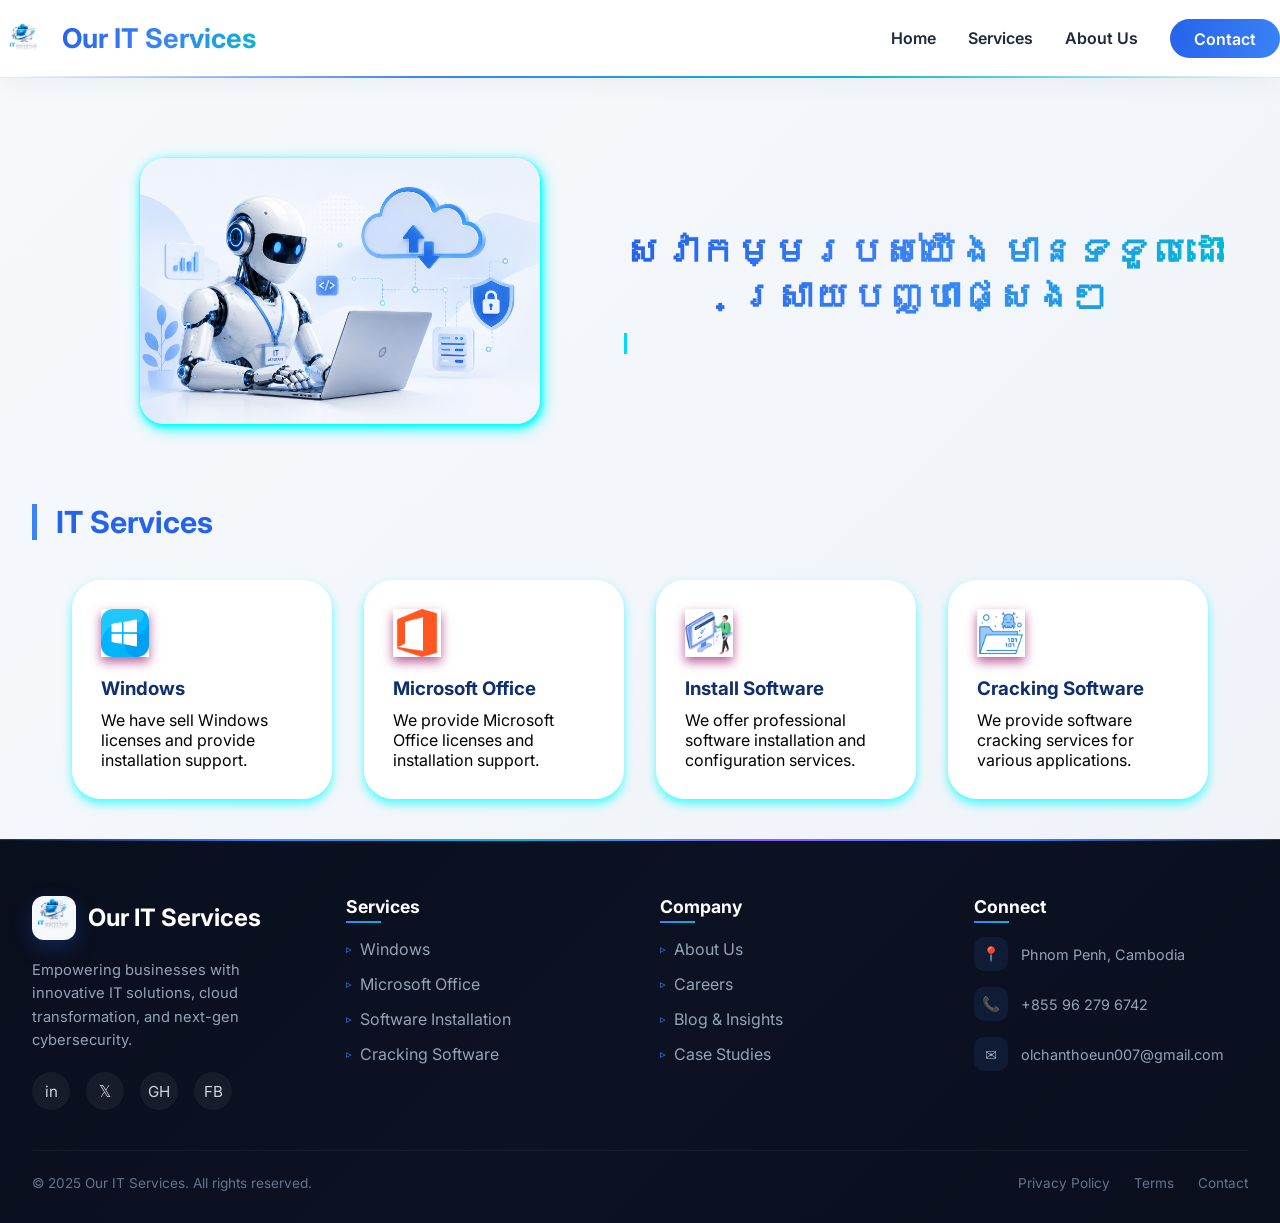
==== index.html @ ce5de1f6 "first commit" ====
<!DOCTYPE html>
<html lang="en">
    <head>
        <meta charset="UTF-8">
        <meta name="viewport"
            content="width=device-width, initial-scale=1.0, viewport-fit=cover">
        <title>IT Services</title>

        <!-- Link to Favicon -->
        <link rel="icon" type="image/x-icon"
            href="assets/images/icons/logo_it_service.ico">

        <!-- Link CSS -->
        <link rel="stylesheet" href="assets/css/style.css">
    </head>
    <body>

        <!-- Start of Header -->
        <header class="modern-header">
            <div class="container header-flex">

                <div class="logo">
                    <img class="logo-img"
                        src="assets/images/logo/logo_it_service.png"
                        alt="IT Service Company Logo">
                    <h1>Our IT Services</h1>
                </div>

                <input type="checkbox" id="menu-toggle">
                <label for="menu-toggle" class="menu-icon">&#9776;</label>

                <nav>
                    <ul>
                        <li><a href="#">Home</a></li>
                        <li><a href="#">Services</a></li>
                        <li><a href="#">About Us</a></li>
                        <li><a href="#">Contact</a></li>
                    </ul>
                </nav>

            </div>
        </header>
        <!-- End of Header -->

        <!-- Start of Main Content -->
        <main class="container">

            <div class="hero-section">
                <div class="hero-img">
                    <img src="assets/images/hero/section_home.png"
                        alt="IT Services">
                </div>

                <div class="hero-content">
                    <h2>សេវាកម្មរបស់យើង មានទទួលដោះស្រាយបញ្ហាផ្សេងៗ</h2>
                    <p class="typing-text">ដូចជា សេវាកម្មកុំព្យូទ័រ,
                        សេវាកម្មដំឡើង,
                        និងលក់ License ជាដើម។</p>
                </div>
            </div>

            <div id="services">
                <h2 class="section-title">IT Services</h2>

                <div class="services-grid">
                    <div class="service-card">
                        <img src="assets/images/home_screen/microsoft.png"
                            alt="Windows Icon"
                            class="service-icon">
                        <h3>Windows</h3>
                        <p>We have sell Windows licenses and provide
                            installation support.</p>
                    </div>

                    <div class="service-card">
                        <img src="assets/images/home_screen/office.png"
                            alt="Microsoft Office Icon"
                            class="service-icon">
                        <h3>Microsoft Office</h3>
                        <p>We provide Microsoft Office licenses and installation
                            support.</p>
                    </div>

                    <div class="service-card">
                        <img
                            src="assets/images/home_screen/software-installation.png"
                            alt="Software Installation Icon"
                            class="service-icon">
                        <h3>Install Software</h3>
                        <p>We offer professional software installation and
                            configuration services.</p>
                    </div>

                    <div class="service-card">
                        <img src="assets/images/home_screen/crack.png"
                            alt="Software Cracking Icon"
                            class="service-icon">
                        <h3>Cracking Software</h3>
                        <p>We provide software cracking services for various
                            applications.</p>
                    </div>
                </div>
            </div>
        </main>
        <!-- End of Main Content -->

        <!-- Start of Footer -->
        <footer class="it-footer">
            <div class="footer-container">
                <div class="footer-grid">
                    <div class="footer-brand">
                        <div class="footer-logo">
                            <div class="footer-logo-icon">
                                <span><img src="assets/images/logo/logo_it_service.png" alt=""></span>
                            </div>
                            <h2>Our IT Services</h2>
                        </div>

                        <p class="footer-tagline">
                            Empowering businesses with innovative IT solutions,
                            cloud transformation, and next-gen cybersecurity.
                        </p>

                        <div class="social-links">
                            <a href="#" class="social-link">in</a>
                            <a href="#" class="social-link">𝕏</a>
                            <a href="#" class="social-link">GH</a>
                            <a href="#" class="social-link">FB</a>
                        </div>
                    </div>

                    <div>
                        <h3 class="footer-heading">Services</h3>
                        <ul class="footer-links">
                            <li><a href="#">Windows</a></li>
                            <li><a href="#">Microsoft Office</a></li>
                            <li><a href="#">Software Installation</a></li>
                            <li><a href="#">Cracking Software</a></li>
                        </ul>
                    </div>

                    <div>
                        <h3 class="footer-heading">Company</h3>
                        <ul class="footer-links">
                            <li><a href="#">About Us</a></li>
                            <li><a href="#">Careers</a></li>
                            <li><a href="#">Blog & Insights</a></li>
                            <li><a href="#">Case Studies</a></li>
                        </ul>
                    </div>

                    <div>
                        <h3 class="footer-heading">Connect</h3>
                        <div class="contact-info">
                            <div class="contact-item">
                                <div class="contact-icon">📍</div>
                                <div class="contact-text">Phnom Penh,
                                    Cambodia</div>
                            </div>
                            <div class="contact-item">
                                <div class="contact-icon">📞</div>
                                <div class="contact-text">+855 96 279 6742</div>
                            </div>
                            <div class="contact-item">
                                <div class="contact-icon">✉️</div>
                                <div
                                    class="contact-text">olchanthoeun007@gmail.com</div>
                            </div>
                        </div>
                    </div>
                </div>

                <div class="footer-bottom">
                    <div class="copyright">
                        © 2025 <a href="#">Our IT Services</a>. All rights
                        reserved.
                    </div>
                    <div class="legal-links">
                        <a href="#">Privacy Policy</a>
                        <a href="#">Terms</a>
                        <a href="#">Contact</a>
                    </div>
                </div>
            </div>
        </footer>
        <!-- End of Footer -->

    </body>
</html>
---- assets/css/style.css ----
/* Link to Google Fonts */
@import url('https://fonts.googleapis.com/css2?family=Anton&family=Dangrek&family=Fira+Sans:ital,wght@0,100;0,200;0,300;0,400;0,500;0,600;0,700;0,800;0,900;1,100;1,200;1,300;1,400;1,500;1,600;1,700;1,800;1,900&family=Inter:ital,opsz,wght@0,14..32,100..900;1,14..32,100..900&family=Jost:ital,wght@0,100..900;1,100..900&family=Kantumruy+Pro:ital,wght@0,100..700;1,100..700&family=Koulen&family=Moul&family=Noto+Sans+Khmer:wght@100..900&display=swap');

/* Set base styles */
* {
  margin: 0;
  padding: 0;
  box-sizing: border-box;
}

html {
  scroll-behavior: smooth;
}

/* Set variables */
:root {
  --primary-color: #2563eb;
  --secondary-color: #3b82f6;
  --accent-color: #06b6d4;
  --text-color: #1e293b;
  --background-color: #f6f9fc;
}

body {
  font-family: 'Inter', system-ui, sans-serif;
  background: linear-gradient(135deg, var(--background-color) 0%, #eef2f8 100%);
  min-height: 100vh;
}

.container {
  max-width: 1400px;
  margin: 0 auto;
  padding: 0 2rem;
}

.modern-header {
  background: rgba(255, 255, 255, 0.96);
  backdrop-filter: blur(12px);
  border-bottom: 1px solid rgba(0, 30, 60, 0.08);
  box-shadow: 0 6px 24px rgba(0, 0, 0, 0.04);
  position: sticky;
  top: 0;
  z-index: 1000;
}

.modern-header::after {
  content: '';
  position: absolute;
  bottom: -1px;
  left: 0;
  width: 100%;
  height: 2px;
  background: linear-gradient(90deg, transparent, var(--secondary-color), var(--accent-color), transparent);
}

.header-flex {
  display: flex;
  align-items: center;
  justify-content: space-between;
  padding: 0.9rem 0;
}

.logo {
  display: flex;
  align-items: center;
  gap: 0.85rem;
}

.logo-img {
  height: 48px;
  border-radius: 12px;
}

.logo h1 {
  font-size: 1.7rem;
  font-weight: 700;
  background: linear-gradient(125deg, var(--primary-color), var(--secondary-color), var(--accent-color));
  -webkit-background-clip: text;
  color: transparent;
}

/* Navigation */
nav ul {
  display: flex;
  gap: 2rem;
  list-style: none;
  align-items: center;
}

nav ul li a {
  text-decoration: none;
  font-weight: 600;
  color: #1e293b;
  position: relative;
  padding: 0.5rem 0;
}

nav ul li a::after {
  content: '';
  position: absolute;
  bottom: 0;
  left: 0;
  width: 0;
  height: 2.5px;
  background: linear-gradient(90deg, var(--primary-color), var(--secondary-color));
  transition: 0.25s;
}

nav ul li a:hover::after {
  width: 100%;
}

nav ul li:last-child a {
  background: linear-gradient(105deg, var(--primary-color), var(--secondary-color));
  padding: 0.6rem 1.5rem;
  border-radius: 40px;
  color: white;
}

nav ul li:last-child a::after {
  display: none;
}

/* Hamburger */
#menu-toggle {
  display: none;
}

.menu-icon {
  display: none;
  font-size: 2rem;
  cursor: pointer;
}

/* Hero */
.hero-section {
  margin: 2rem 0 1rem;
  padding: 3rem 1.5rem;
  text-align: center;
  border-radius: 2.5rem;
  display: flex;
}

.hero-img {
    flex: 1;
    display: flex;
    justify-content: center;
    align-items: center;
}

.hero-content {
  max-width: 600px;
  margin: auto;
}

.hero-section .hero-img img {
    max-width: 80%;
    height: auto;
    border-radius: 1.5rem;
    box-shadow: 0px 1px 2px 0px rgba(0,255,255,0.7),
            1px 2px 4px 0px rgba(0,255,255,0.7),
            2px 4px 8px 0px rgba(0,255,255,0.7),
            2px 4px 16px 0px rgba(0,255,255,0.7);
    width: 400px;

    /* Animation */
    animation: floatGlow 3s ease-in-out infinite;

    transition: 0.3s;
}

/* Animation */
@keyframes floatGlow {
    0% {
        transform: translateY(0px) scale(1);
    }

    50% {
        transform: translateY(-15px) scale(1.03);
    }

    100% {
        transform: translateY(0px) scale(1);
    }
}

.hero-section .hero-img img:hover {
    cursor: pointer;
}

.hero-section .hero-content h2 {
  font-size: 2.3rem;
  font-weight: 800;
  background: linear-gradient(to right, var(--primary-color), var(--secondary-color), var(--accent-color));
  -webkit-background-clip: text;
  color: transparent;
}

.typing-text {
    width: 0;
    overflow: hidden;
    white-space: nowrap;
    border-right: 3px solid #00d9ff;
    font-size: 18px;
    animation:
        typing 5s steps(60) infinite,
        blink 0.7s infinite;
    margin-top: 0.9rem;
    font-size: 1.1rem;
    color: #2c3e66;
}

/* Typing */
@keyframes typing {
    0% {
        width: 0;
    }

    50% {
        width: 100%;
    }

    100% {
        width: 0;
    }
}

/* Cursor Blink */
@keyframes blink {
    50% {
        border-color: transparent;
    }
}

/* Mobile */
@media (max-width: 480px) {
    .typing-text {
        font-size: 14px;
        white-space: normal;
        width: auto;
        animation: none;
        border-right: none;
    }
}

/* Services */
.section-title {
  font-size: 1.9rem;
  margin: 2rem 0 1rem;
  color: var(--primary-color);
  border-left: 5px solid var(--secondary-color);
  padding-left: 1.2rem;
}

.services-grid {
  display: flex;
  flex-wrap: wrap;
  gap: 2rem;
  justify-content: center;
  margin: 2.5rem 0;
}

.service-card {
  background: white;
  padding: 1.8rem;
  border-radius: 1.8rem;
  width: 260px;
  /* box-shadow: 0 12px 28px rgba(0, 0, 0, 0.06); */
  transition: 0.25s;
  box-shadow: 0px 5px 10px 0px rgba(0,255,255,0.7);
}

.service-card:hover {
  /* transform: translateY(-6px); */
  transform: translateY(-5px);
  box-shadow: 0px 10px 20px 2px rgba(0,255,255,0.7);
}

.service-card h3 {
  color: #0f2f6f;
  margin-bottom: 0.6rem;
}

.service-card > img {
  height: 48px;
  margin-bottom: 1rem;
  box-shadow: 0px 5px 10px 0px rgba(160, 25, 111, 0.7);
}

.service-card > img:hover {
  transform: translateY(-3px);
  box-shadow: 0px 10px 20px 2px rgba(160, 25, 111, 0.7);
}

.it-footer {
    background: linear-gradient(135deg, #0a0f1e 0%, #0c1222 50%, #0a0f1e 100%);
    position: relative;
    border-top: 1px solid rgba(59, 130, 246, 0.3);
    margin-top: auto;
}

.it-footer::before {
    content: '';
    position: absolute;
    top: -1px;
    left: 0;
    right: 0;
    height: 2px;
    background: linear-gradient(
        90deg,
        transparent,
        #3b82f6,
        #06b6d4,
        #8b5cf6,
        #3b82f6,
        transparent
    );
}

.footer-container {
    max-width: 1400px;
    margin: 0 auto;
    padding: 3.5rem 2rem 2rem;
}

.footer-grid {
    display: grid;
    grid-template-columns: repeat(auto-fit, minmax(250px, 1fr));
    gap: 2.5rem;
    margin-bottom: 2.5rem;
}

/* =========================
   BRAND
========================= */
.footer-brand {
    display: flex;
    flex-direction: column;
    gap: 1.2rem;
}

.footer-logo {
    display: flex;
    align-items: center;
    gap: 0.75rem;
}

.footer-logo-icon {
    width: 44px;
    height: 44px;
    background: var(--background-color);
    border-radius: 12px;
    display: flex;
    align-items: center;
    justify-content: center;
    font-size: 1.4rem;
    font-weight: bold;
    color: white;
    box-shadow: 0 8px 20px rgba(37, 99, 235, 0.25);
}

.footer-logo-icon img {
    width: 54px;
    height: 54px;
}

.footer-logo h2 {
    font-size: 1.5rem;
    font-weight: 700;
    color: white;
}

.footer-tagline {
    color: #94a3b8;
    font-size: 0.92rem;
    line-height: 1.6;
}

/* SOCIAL LINKS */
.social-links {
    display: flex;
    gap: 1rem;
}

.social-link {
    width: 38px;
    height: 38px;
    display: flex;
    align-items: center;
    justify-content: center;
    background: rgba(255,255,255,0.05);
    border-radius: 50%;
    color: #cbd5e1;
    text-decoration: none;
    transition: 0.3s ease;
    font-size: 0.95rem;
}

.social-link:hover {
    background: linear-gradient(135deg, #2563eb, #3b82f6);
    color: white;
    transform: translateY(-3px);
    box-shadow: 0 5px 15px rgba(37, 99, 235, 0.3);
}

/* HEADINGS */
.footer-heading {
    color: white;
    font-size: 1.1rem;
    margin-bottom: 1.3rem;
    position: relative;
    display: inline-block;
}

.footer-heading::after {
    content: '';
    position: absolute;
    left: 0;
    bottom: -6px;
    width: 35px;
    height: 2px;
    background: linear-gradient(90deg, #3b82f6, #06b6d4);
}

/* LINKS */
.footer-links {
    list-style: none;
    display: flex;
    flex-direction: column;
    gap: 0.8rem;
}

.footer-links li a {
    color: #94a3b8;
    text-decoration: none;
    transition: 0.3s ease;
    display: inline-flex;
    align-items: center;
    gap: 0.5rem;
}

.footer-links li a::before {
    content: '▹';
    color: #3b82f6;
    font-size: 0.7rem;
}

.footer-links li a:hover {
    color: white;
    transform: translateX(5px);
}

/* CONTACT */
.contact-info {
    display: flex;
    flex-direction: column;
    gap: 1rem;
}

.contact-item {
    display: flex;
    align-items: center;
    gap: 0.8rem;
    color: #94a3b8;
    font-size: 0.9rem;
}

.contact-icon {
    width: 34px;
    height: 34px;
    background: rgba(59, 130, 246, 0.1);
    border-radius: 10px;
    display: flex;
    align-items: center;
    justify-content: center;
}

/* FOOTER BOTTOM */
.footer-bottom {
    border-top: 1px solid rgba(255,255,255,0.06);
    padding-top: 1.5rem;
    display: flex;
    justify-content: space-between;
    gap: 1rem;
    flex-wrap: wrap;
}

.copyright {
    color: #64748b;
    font-size: 0.85rem;
}

.copyright a {
    color: #64748b;
    text-decoration: none;
}

.copyright a:hover {
    color: #3b82f6;
}

.legal-links {
    display: flex;
    gap: 1.5rem;
    flex-wrap: wrap;
}

.legal-links a {
    color: #64748b;
    text-decoration: none;
    font-size: 0.85rem;
    transition: 0.3s;
}

.legal-links a:hover {
    color: #cbd5e1;
}

/* RESPONSIVE */
@media (max-width: 768px) {

    .footer-container {
        padding: 2.5rem 1.5rem;
    }

    .footer-grid {
        gap: 2rem;
    }

    .footer-bottom {
        flex-direction: column;
        text-align: center;
    }

    .legal-links {
        justify-content: center;
    }
}

@media (max-width: 480px) {

    .footer-logo h2 {
        font-size: 1.3rem;
    }

    .footer-heading {
        font-size: 1rem;
    }

}

#services {
  scroll-margin-top: 100px;
}


/* Mobile */
@media (max-width: 800px) {
  .menu-icon {
    display: block;
    padding: 0 1rem;
  }

  nav {
    position: absolute;
    top: 100%;
    left: 0;
    width: 100%;
    background: white;
    max-height: 0;
    overflow: hidden;
    transition: max-height 0.45s ease;
    border-radius: 0 0 28px 28px;
  }

  #menu-toggle:checked ~ nav {
    max-height: 380px;

  }

  nav ul {
    flex-direction: column;
    align-items: flex-start;
    padding: 1.5rem 2rem;
    gap: 0;
  }

  nav ul li {
    width: 100%;
  }

  nav ul li a {
    display: block;
    padding: 0.8rem 0;
  }

  nav ul li:last-child a {
    background: transparent;
    color: #2563eb;
    padding: 0.8rem 0;
  }

  .logo h1 {
    font-size: 1.4rem;
  }

  .logo-img {
    height: 42px;
  }

  .logo {
    padding: 0 1rem;
  }
}

@media (max-width: 480px) {
  .logo h1 {
    font-size: 1.2rem;
  }

  .logo-img {
    height: 36px;
  }

  .menu-icon {
    font-size: 1.8rem;
  }
}
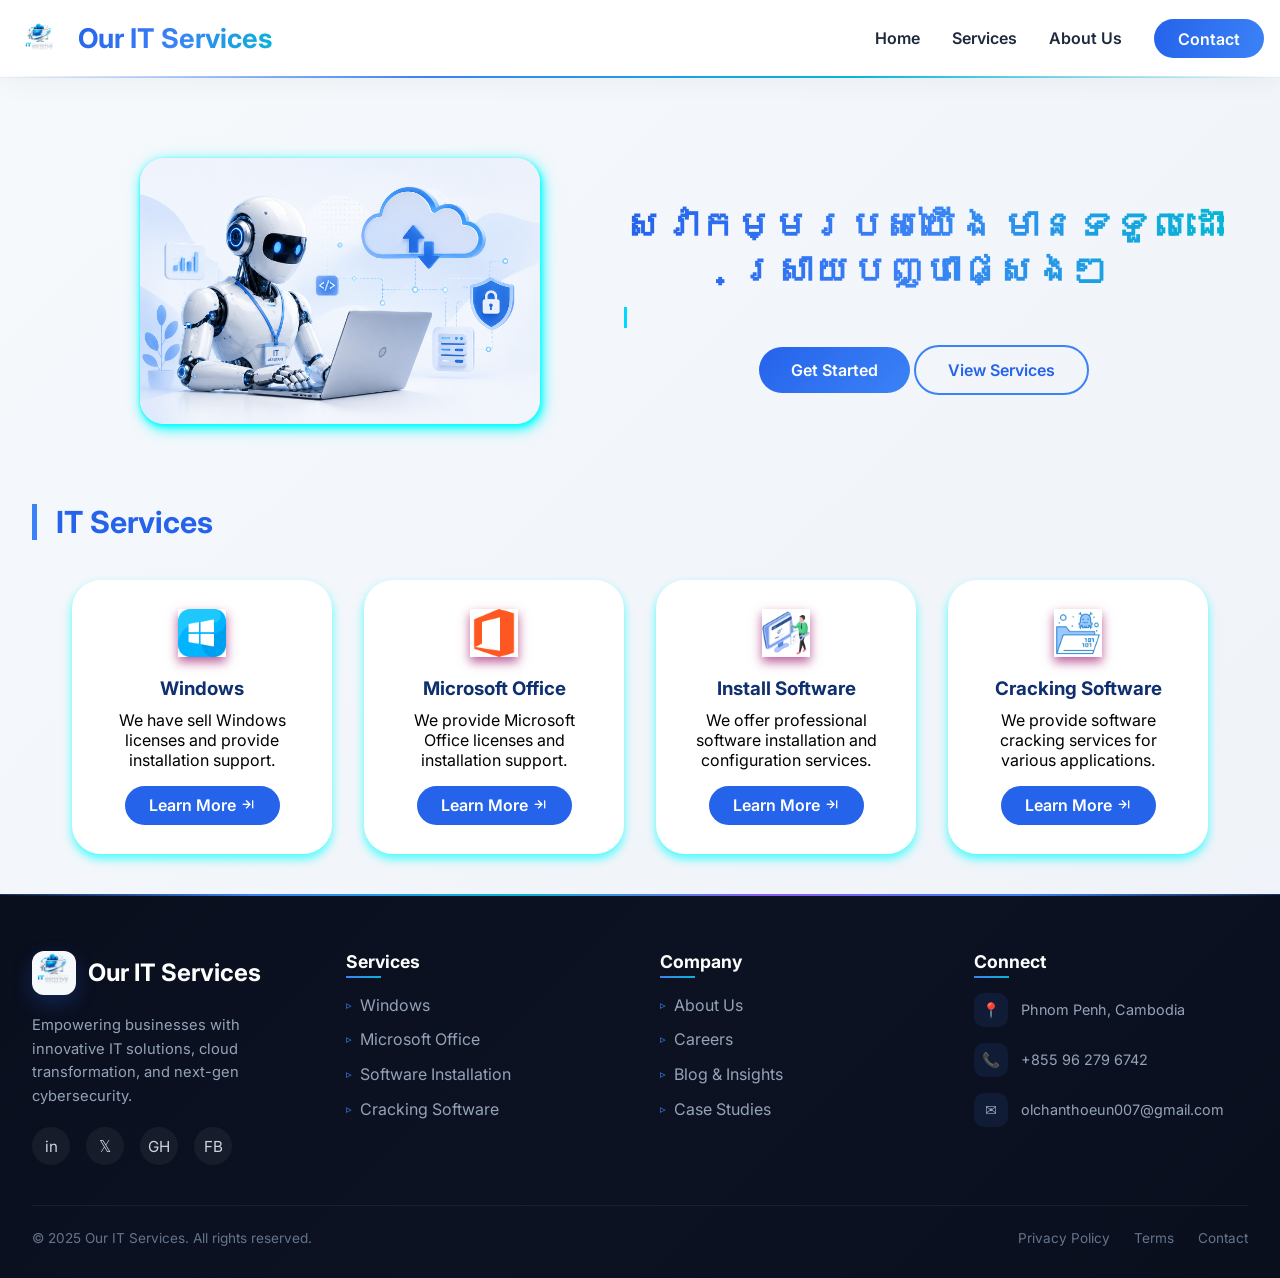
==== commit f6de8897: "update about page & home page" ====
--- a/index.html
+++ b/index.html
@@ -12,6 +12,12 @@
 
         <!-- Link CSS -->
         <link rel="stylesheet" href="assets/css/style.css">
+        <link rel="stylesheet" href="assets/css/responsive.css">
+
+        <!-- Boxicons -->
+        <link href="https://unpkg.com/boxicons@2.1.4/css/boxicons.min.css"
+            rel="stylesheet">
+        
     </head>
     <body>
 
@@ -31,10 +37,10 @@
 
                 <nav>
                     <ul>
-                        <li><a href="#">Home</a></li>
-                        <li><a href="#">Services</a></li>
-                        <li><a href="#">About Us</a></li>
-                        <li><a href="#">Contact</a></li>
+                        <li><a href="/index.html">Home</a></li>
+                        <li><a href="pages/services.html">Services</a></li>
+                        <li><a href="pages/about.html">About Us</a></li>
+                        <li><a href="pages/contact.html">Contact</a></li>
                     </ul>
                 </nav>
 
@@ -56,6 +62,8 @@
                     <p class="typing-text">ដូចជា សេវាកម្មកុំព្យូទ័រ,
                         សេវាកម្មដំឡើង,
                         និងលក់ License ជាដើម។</p>
+                    <a class="btn btn-primary" href="pages/services.html">Get Started</a>
+                    <a class="btn btn-secondary" href="pages/services.html">View Services</a>
                 </div>
             </div>
 
@@ -70,6 +78,7 @@
                         <h3>Windows</h3>
                         <p>We have sell Windows licenses and provide
                             installation support.</p>
+                        <a href="pages/services.html" class="btn-card">Learn More <i class='bx bx-arrow-to-right'></i></a>
                     </div>
 
                     <div class="service-card">
@@ -79,6 +88,7 @@
                         <h3>Microsoft Office</h3>
                         <p>We provide Microsoft Office licenses and installation
                             support.</p>
+                        <a href="pages/services.html" class="btn-card">Learn More <i class='bx bx-arrow-to-right'></i></a>
                     </div>
 
                     <div class="service-card">
@@ -89,6 +99,7 @@
                         <h3>Install Software</h3>
                         <p>We offer professional software installation and
                             configuration services.</p>
+                        <a href="pages/services.html" class="btn-card">Learn More <i class='bx bx-arrow-to-right'></i></a>
                     </div>
 
                     <div class="service-card">
@@ -98,6 +109,7 @@
                         <h3>Cracking Software</h3>
                         <p>We provide software cracking services for various
                             applications.</p>
+                        <a href="pages/services.html" class="btn-card">Learn More <i class='bx bx-arrow-to-right'></i></a>
                     </div>
                 </div>
             </div>
@@ -106,6 +118,7 @@
 
         <!-- Start of Footer -->
         <footer class="it-footer">
+
             <div class="footer-container">
                 <div class="footer-grid">
                     <div class="footer-brand">
@@ -182,6 +195,7 @@
                     </div>
                 </div>
             </div>
+
         </footer>
         <!-- End of Footer -->
 
--- a/assets/css/style.css
+++ b/assets/css/style.css
@@ -8,6 +8,7 @@
   box-sizing: border-box;
 }
 
+/* Good point for smooth scrolling */
 html {
   scroll-behavior: smooth;
 }
@@ -27,12 +28,14 @@
   min-height: 100vh;
 }
 
+/* Good Point for Container */
 .container {
   max-width: 1400px;
   margin: 0 auto;
   padding: 0 2rem;
 }
 
+/* Start of Header */
 .modern-header {
   background: rgba(255, 255, 255, 0.96);
   backdrop-filter: blur(12px);
@@ -131,8 +134,9 @@
   font-size: 2rem;
   cursor: pointer;
 }
-
-/* Hero */
+/* End of Header */
+
+/*Start of Hero */
 .hero-section {
   margin: 2rem 0 1rem;
   padding: 3rem 1.5rem;
@@ -208,6 +212,7 @@
     margin-top: 0.9rem;
     font-size: 1.1rem;
     color: #2c3e66;
+    margin-bottom: 2rem;
 }
 
 /* Typing */
@@ -232,18 +237,37 @@
     }
 }
 
-/* Mobile */
-@media (max-width: 480px) {
-    .typing-text {
-        font-size: 14px;
-        white-space: normal;
-        width: auto;
-        animation: none;
-        border-right: none;
-    }
-}
-
-/* Services */
+.hero-content .btn {
+    margin-top: 1.5rem;
+    padding: 0.8rem 2rem;
+    border-radius: 40px;
+    font-weight: 600;
+    transition: 0.3s;
+    text-decoration: none;
+}
+
+.btn-primary {
+    background: linear-gradient(135deg, var(--primary-color), var(--secondary-color));
+    color: white;
+}
+
+.btn-primary:hover {
+    background: linear-gradient(135deg, var(--secondary-color), var(--accent-color));
+}
+
+.btn-secondary {
+    background: transparent;
+    border: 2px solid var(--secondary-color);
+    color: var(--primary-color);
+}
+
+.btn-secondary:hover {
+    background: var(--secondary-color);
+    color: white;
+}
+/* End of Hero Section */
+
+/* Start of Services */
 .section-title {
   font-size: 1.9rem;
   margin: 2rem 0 1rem;
@@ -261,17 +285,18 @@
 }
 
 .service-card {
+  display: block;
+  align-items: center;
+  text-align: center;
   background: white;
   padding: 1.8rem;
   border-radius: 1.8rem;
   width: 260px;
-  /* box-shadow: 0 12px 28px rgba(0, 0, 0, 0.06); */
   transition: 0.25s;
   box-shadow: 0px 5px 10px 0px rgba(0,255,255,0.7);
 }
 
 .service-card:hover {
-  /* transform: translateY(-6px); */
   transform: translateY(-5px);
   box-shadow: 0px 10px 20px 2px rgba(0,255,255,0.7);
 }
@@ -292,6 +317,24 @@
   box-shadow: 0px 10px 20px 2px rgba(160, 25, 111, 0.7);
 }
 
+.btn-card {
+    display: inline-block;
+    margin-top: 1rem;
+    background: var(--primary-color);
+    color: white;
+    padding: 0.6rem 1.5rem;
+    text-decoration: none;
+    border-radius: 40px;
+    font-weight: 600;
+    transition: 0.3s;
+}
+
+#services {
+  scroll-margin-top: 100px;
+}
+/* End of Services */
+
+/* Start of Footer */
 .it-footer {
     background: linear-gradient(135deg, #0a0f1e 0%, #0c1222 50%, #0a0f1e 100%);
     position: relative;
@@ -299,6 +342,7 @@
     margin-top: auto;
 }
 
+/* Good point to remember */
 .it-footer::before {
     content: '';
     position: absolute;
@@ -330,9 +374,7 @@
     margin-bottom: 2.5rem;
 }
 
-/* =========================
-   BRAND
-========================= */
+/* BRAND */
 .footer-brand {
     display: flex;
     flex-direction: column;
@@ -515,114 +557,4 @@
 .legal-links a:hover {
     color: #cbd5e1;
 }
-
-/* RESPONSIVE */
-@media (max-width: 768px) {
-
-    .footer-container {
-        padding: 2.5rem 1.5rem;
-    }
-
-    .footer-grid {
-        gap: 2rem;
-    }
-
-    .footer-bottom {
-        flex-direction: column;
-        text-align: center;
-    }
-
-    .legal-links {
-        justify-content: center;
-    }
-}
-
-@media (max-width: 480px) {
-
-    .footer-logo h2 {
-        font-size: 1.3rem;
-    }
-
-    .footer-heading {
-        font-size: 1rem;
-    }
-
-}
-
-#services {
-  scroll-margin-top: 100px;
-}
-
-
-/* Mobile */
-@media (max-width: 800px) {
-  .menu-icon {
-    display: block;
-    padding: 0 1rem;
-  }
-
-  nav {
-    position: absolute;
-    top: 100%;
-    left: 0;
-    width: 100%;
-    background: white;
-    max-height: 0;
-    overflow: hidden;
-    transition: max-height 0.45s ease;
-    border-radius: 0 0 28px 28px;
-  }
-
-  #menu-toggle:checked ~ nav {
-    max-height: 380px;
-
-  }
-
-  nav ul {
-    flex-direction: column;
-    align-items: flex-start;
-    padding: 1.5rem 2rem;
-    gap: 0;
-  }
-
-  nav ul li {
-    width: 100%;
-  }
-
-  nav ul li a {
-    display: block;
-    padding: 0.8rem 0;
-  }
-
-  nav ul li:last-child a {
-    background: transparent;
-    color: #2563eb;
-    padding: 0.8rem 0;
-  }
-
-  .logo h1 {
-    font-size: 1.4rem;
-  }
-
-  .logo-img {
-    height: 42px;
-  }
-
-  .logo {
-    padding: 0 1rem;
-  }
-}
-
-@media (max-width: 480px) {
-  .logo h1 {
-    font-size: 1.2rem;
-  }
-
-  .logo-img {
-    height: 36px;
-  }
-
-  .menu-icon {
-    font-size: 1.8rem;
-  }
-}+/* End of Footer */
--- a/assets/css/responsive.css
+++ b/assets/css/responsive.css
@@ -0,0 +1,147 @@
+/* Start of Header */
+
+/* Mobile */
+/* Table */
+@media (max-width: 1400px) {
+   .modern-header {
+    padding: 0 1rem;
+}
+
+@media (max-width: 800px) {
+  .menu-icon {
+    display: block;
+    padding: 0 1rem;
+  }
+
+  nav {
+    position: absolute;
+    top: 100%;
+    left: 0;
+    width: 100%;
+    background: white;
+    max-height: 0;
+    overflow: hidden;
+    transition: max-height 0.45s ease;
+    border-radius: 0 0 28px 28px;
+  }
+
+  #menu-toggle:checked ~ nav {
+    max-height: 380px;
+  }
+
+  nav ul {
+    flex-direction: column;
+    align-items: flex-start;
+    padding: 1.5rem 2rem;
+    gap: 0;
+  }
+
+  nav ul li {
+    width: 100%;
+  }
+
+  nav ul li a {
+    display: block;
+    padding: 0.8rem 0;
+  }
+
+  nav ul li:last-child a {
+    background: transparent;
+    color: #2563eb;
+    padding: 0.8rem 0;
+  }
+
+  .logo h1 {
+    font-size: 1.4rem;
+  }
+
+  .logo-img {
+    height: 42px;
+  }
+
+  .logo {
+    padding: 0 1rem;
+  }
+}
+
+@media (max-width: 480px) {
+  .logo h1 {
+    font-size: 1.2rem;
+  }
+
+  .logo-img {
+    height: 36px;
+  }
+
+  .menu-icon {
+    font-size: 1.8rem;
+  }
+}
+
+/* End of Header */
+
+/* Start of Hero Section */
+/* Mobile */
+@media (max-width: 480px) {
+    .typing-text {
+        font-size: 14px;
+        white-space: normal;
+        width: auto;
+        animation: none;
+        border-right: none;
+    }
+
+    .btn {
+        display: flex;
+        align-items: center;
+        justify-content: center;
+    }
+}
+
+/* Table */
+@media (max-width: 884px) {
+  .hero-section {
+    flex-direction: column;
+    padding: 2rem 1rem;
+  }
+
+  .hero-section .hero-img {
+    margin-bottom: 10px;
+  }
+}
+/* End of Hero Section */
+
+/* Start of Footer */
+/* RESPONSIVE */
+@media (max-width: 768px) {
+
+    .footer-container {
+        padding: 2.5rem 1.5rem;
+    }
+
+    .footer-grid {
+        gap: 2rem;
+    }
+
+    .footer-bottom {
+        flex-direction: column;
+        text-align: center;
+    }
+
+    .legal-links {
+        justify-content: center;
+    }
+}
+
+@media (max-width: 480px) {
+
+    .footer-logo h2 {
+        font-size: 1.3rem;
+    }
+
+    .footer-heading {
+        font-size: 1rem;
+    }
+
+}
+/* End of Footer */
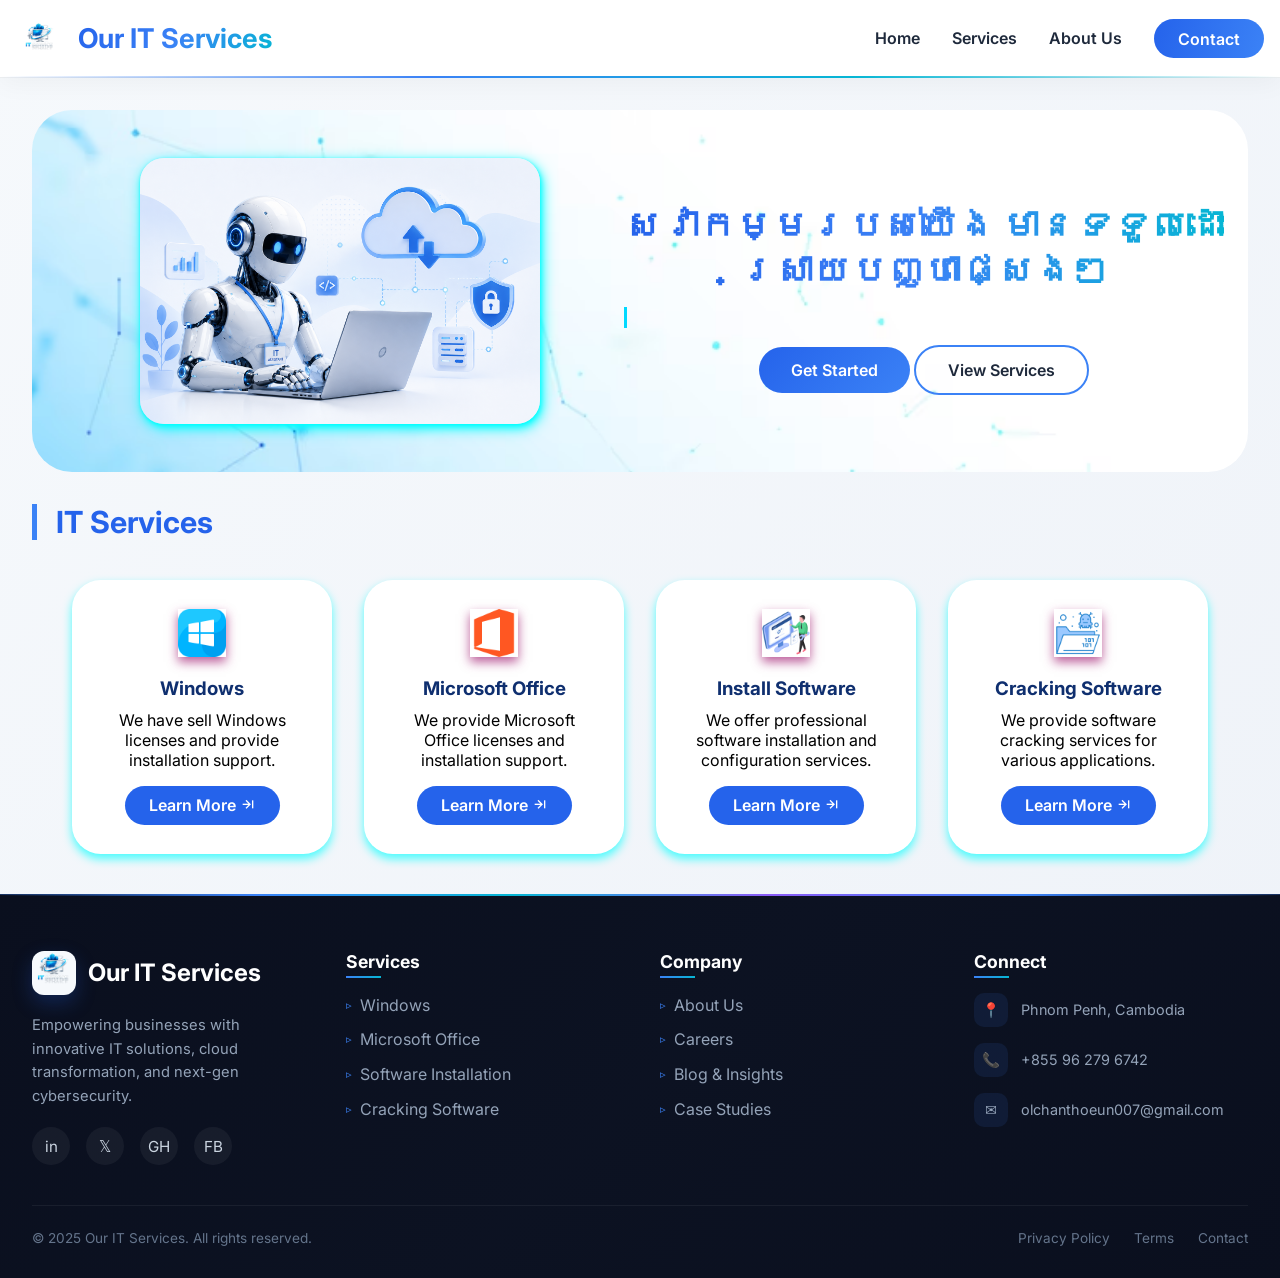
==== commit 4f173d95: "update feature" ====
--- a/index.html
+++ b/index.html
@@ -17,6 +17,9 @@
         <!-- Boxicons -->
         <link href="https://unpkg.com/boxicons@2.1.4/css/boxicons.min.css"
             rel="stylesheet">
+
+        <!-- Link to Animation -->
+        <link href="https://unpkg.com/aos@2.3.1/dist/aos.css" rel="stylesheet">
         
     </head>
     <body>
@@ -37,7 +40,7 @@
 
                 <nav>
                     <ul>
-                        <li><a href="/index.html">Home</a></li>
+                        <li><a href="index.html">Home</a></li>
                         <li><a href="pages/services.html">Services</a></li>
                         <li><a href="pages/about.html">About Us</a></li>
                         <li><a href="pages/contact.html">Contact</a></li>
@@ -51,13 +54,13 @@
         <!-- Start of Main Content -->
         <main class="container">
 
-            <div class="hero-section">
+            <div class="hero-section" data-aos="fade-right">
                 <div class="hero-img">
                     <img src="assets/images/hero/section_home.png"
                         alt="IT Services">
                 </div>
 
-                <div class="hero-content">
+                <div class="hero-content" data-aos="fade-up">
                     <h2>សេវាកម្មរបស់យើង មានទទួលដោះស្រាយបញ្ហាផ្សេងៗ</h2>
                     <p class="typing-text">ដូចជា សេវាកម្មកុំព្យូទ័រ,
                         សេវាកម្មដំឡើង,
@@ -67,7 +70,7 @@
                 </div>
             </div>
 
-            <div id="services">
+            <div id="services" data-aos="zoom-in" data-aos-delay="200">
                 <h2 class="section-title">IT Services</h2>
 
                 <div class="services-grid">
@@ -199,5 +202,17 @@
         </footer>
         <!-- End of Footer -->
 
+        <!-- AOS JS -->
+        <script src="https://unpkg.com/aos@2.3.1/dist/aos.js"></script>
+
+        <!-- Initialize -->
+        <script>
+        AOS.init({
+            duration: 1000,
+            once: true,
+            offset: 100
+        });
+        </script>
+
     </body>
 </html>
--- a/assets/css/style.css
+++ b/assets/css/style.css
@@ -1,5 +1,5 @@
 /* Link to Google Fonts */
-@import url('https://fonts.googleapis.com/css2?family=Anton&family=Dangrek&family=Fira+Sans:ital,wght@0,100;0,200;0,300;0,400;0,500;0,600;0,700;0,800;0,900;1,100;1,200;1,300;1,400;1,500;1,600;1,700;1,800;1,900&family=Inter:ital,opsz,wght@0,14..32,100..900;1,14..32,100..900&family=Jost:ital,wght@0,100..900;1,100..900&family=Kantumruy+Pro:ital,wght@0,100..700;1,100..700&family=Koulen&family=Moul&family=Noto+Sans+Khmer:wght@100..900&display=swap');
+@import url("https://fonts.googleapis.com/css2?family=Anton&family=Dangrek&family=Fira+Sans:ital,wght@0,100;0,200;0,300;0,400;0,500;0,600;0,700;0,800;0,900;1,100;1,200;1,300;1,400;1,500;1,600;1,700;1,800;1,900&family=Inter:ital,opsz,wght@0,14..32,100..900;1,14..32,100..900&family=Jost:ital,wght@0,100..900;1,100..900&family=Kantumruy+Pro:ital,wght@0,100..700;1,100..700&family=Koulen&family=Moul&family=Noto+Sans+Khmer:wght@100..900&display=swap");
 
 /* Set base styles */
 * {
@@ -23,7 +23,7 @@
 }
 
 body {
-  font-family: 'Inter', system-ui, sans-serif;
+  font-family: "Inter", system-ui, sans-serif;
   background: linear-gradient(135deg, var(--background-color) 0%, #eef2f8 100%);
   min-height: 100vh;
 }
@@ -47,13 +47,19 @@
 }
 
 .modern-header::after {
-  content: '';
+  content: "";
   position: absolute;
   bottom: -1px;
   left: 0;
   width: 100%;
   height: 2px;
-  background: linear-gradient(90deg, transparent, var(--secondary-color), var(--accent-color), transparent);
+  background: linear-gradient(
+    90deg,
+    transparent,
+    var(--secondary-color),
+    var(--accent-color),
+    transparent
+  );
 }
 
 .header-flex {
@@ -77,8 +83,14 @@
 .logo h1 {
   font-size: 1.7rem;
   font-weight: 700;
-  background: linear-gradient(125deg, var(--primary-color), var(--secondary-color), var(--accent-color));
+  background: linear-gradient(
+    125deg,
+    var(--primary-color),
+    var(--secondary-color),
+    var(--accent-color)
+  );
   -webkit-background-clip: text;
+  background-clip: text;
   color: transparent;
 }
 
@@ -99,13 +111,17 @@
 }
 
 nav ul li a::after {
-  content: '';
+  content: "";
   position: absolute;
   bottom: 0;
   left: 0;
   width: 0;
   height: 2.5px;
-  background: linear-gradient(90deg, var(--primary-color), var(--secondary-color));
+  background: linear-gradient(
+    90deg,
+    var(--primary-color),
+    var(--secondary-color)
+  );
   transition: 0.25s;
 }
 
@@ -114,7 +130,11 @@
 }
 
 nav ul li:last-child a {
-  background: linear-gradient(105deg, var(--primary-color), var(--secondary-color));
+  background: linear-gradient(
+    105deg,
+    var(--primary-color),
+    var(--secondary-color)
+  );
   padding: 0.6rem 1.5rem;
   border-radius: 40px;
   color: white;
@@ -138,6 +158,8 @@
 
 /*Start of Hero */
 .hero-section {
+  background: url(../images/backgrounds/bg_it_home.avif) no-repeat center
+    center/cover;
   margin: 2rem 0 1rem;
   padding: 3rem 1.5rem;
   text-align: center;
@@ -146,10 +168,10 @@
 }
 
 .hero-img {
-    flex: 1;
-    display: flex;
-    justify-content: center;
-    align-items: center;
+  flex: 1;
+  display: flex;
+  justify-content: center;
+  align-items: center;
 }
 
 .hero-content {
@@ -158,112 +180,128 @@
 }
 
 .hero-section .hero-img img {
-    max-width: 80%;
-    height: auto;
-    border-radius: 1.5rem;
-    box-shadow: 0px 1px 2px 0px rgba(0,255,255,0.7),
-            1px 2px 4px 0px rgba(0,255,255,0.7),
-            2px 4px 8px 0px rgba(0,255,255,0.7),
-            2px 4px 16px 0px rgba(0,255,255,0.7);
-    width: 400px;
-
-    /* Animation */
-    animation: floatGlow 3s ease-in-out infinite;
-
-    transition: 0.3s;
+  max-width: 80%;
+  height: auto;
+  border-radius: 1.5rem;
+  box-shadow:
+    0px 1px 2px 0px rgba(0, 255, 255, 0.7),
+    1px 2px 4px 0px rgba(0, 255, 255, 0.7),
+    2px 4px 8px 0px rgba(0, 255, 255, 0.7),
+    2px 4px 16px 0px rgba(0, 255, 255, 0.7);
+  width: 400px;
+
+  /* Animation */
+  animation: floatGlow 3s ease-in-out infinite;
+
+  transition: 0.3s;
 }
 
 /* Animation */
 @keyframes floatGlow {
-    0% {
-        transform: translateY(0px) scale(1);
-    }
-
-    50% {
-        transform: translateY(-15px) scale(1.03);
-    }
-
-    100% {
-        transform: translateY(0px) scale(1);
-    }
+  0% {
+    transform: translateY(0px) scale(1);
+  }
+
+  50% {
+    transform: translateY(-15px) scale(1.03);
+  }
+
+  100% {
+    transform: translateY(0px) scale(1);
+  }
 }
 
 .hero-section .hero-img img:hover {
-    cursor: pointer;
+  cursor: pointer;
 }
 
 .hero-section .hero-content h2 {
   font-size: 2.3rem;
   font-weight: 800;
-  background: linear-gradient(to right, var(--primary-color), var(--secondary-color), var(--accent-color));
+  background: linear-gradient(
+    to right,
+    var(--primary-color),
+    var(--secondary-color),
+    var(--accent-color)
+  );
   -webkit-background-clip: text;
+  background-clip: text;
   color: transparent;
 }
 
 .typing-text {
-    width: 0;
-    overflow: hidden;
-    white-space: nowrap;
-    border-right: 3px solid #00d9ff;
-    font-size: 18px;
-    animation:
-        typing 5s steps(60) infinite,
-        blink 0.7s infinite;
-    margin-top: 0.9rem;
-    font-size: 1.1rem;
-    color: #2c3e66;
-    margin-bottom: 2rem;
+  width: 0;
+  overflow: hidden;
+  white-space: nowrap;
+  border-right: 3px solid #00d9ff;
+  font-size: 18px;
+  animation:
+    typing 5s steps(60) infinite,
+    blink 0.7s infinite;
+  margin-top: 0.9rem;
+  font-size: 1.1rem;
+  color: var(--text-color);
+  text-shadow: horizontal vertical blur color;
+  margin-bottom: 2rem;
 }
 
 /* Typing */
 @keyframes typing {
-    0% {
-        width: 0;
-    }
-
-    50% {
-        width: 100%;
-    }
-
-    100% {
-        width: 0;
-    }
+  0% {
+    width: 0;
+  }
+
+  50% {
+    width: 100%;
+  }
+
+  100% {
+    width: 0;
+  }
 }
 
 /* Cursor Blink */
 @keyframes blink {
-    50% {
-        border-color: transparent;
-    }
+  50% {
+    border-color: transparent;
+  }
 }
 
 .hero-content .btn {
-    margin-top: 1.5rem;
-    padding: 0.8rem 2rem;
-    border-radius: 40px;
-    font-weight: 600;
-    transition: 0.3s;
-    text-decoration: none;
+  margin-top: 1.5rem;
+  padding: 0.8rem 2rem;
+  border-radius: 40px;
+  font-weight: 600;
+  transition: 0.3s;
+  text-decoration: none;
 }
 
 .btn-primary {
-    background: linear-gradient(135deg, var(--primary-color), var(--secondary-color));
-    color: white;
+  background: linear-gradient(
+    135deg,
+    var(--primary-color),
+    var(--secondary-color)
+  );
+  color: white;
 }
 
 .btn-primary:hover {
-    background: linear-gradient(135deg, var(--secondary-color), var(--accent-color));
+  background: linear-gradient(
+    135deg,
+    var(--secondary-color),
+    var(--accent-color)
+  );
 }
 
 .btn-secondary {
-    background: transparent;
-    border: 2px solid var(--secondary-color);
-    color: var(--primary-color);
+  background: transparent;
+  border: 2px solid var(--secondary-color);
+  color: var(--text-color);
 }
 
 .btn-secondary:hover {
-    background: var(--secondary-color);
-    color: white;
+  background: var(--secondary-color);
+  color: white;
 }
 /* End of Hero Section */
 
@@ -293,12 +331,12 @@
   border-radius: 1.8rem;
   width: 260px;
   transition: 0.25s;
-  box-shadow: 0px 5px 10px 0px rgba(0,255,255,0.7);
+  box-shadow: 0px 5px 10px 0px rgba(0, 255, 255, 0.7);
 }
 
 .service-card:hover {
   transform: translateY(-5px);
-  box-shadow: 0px 10px 20px 2px rgba(0,255,255,0.7);
+  box-shadow: 0px 10px 20px 2px rgba(0, 255, 255, 0.7);
 }
 
 .service-card h3 {
@@ -318,15 +356,15 @@
 }
 
 .btn-card {
-    display: inline-block;
-    margin-top: 1rem;
-    background: var(--primary-color);
-    color: white;
-    padding: 0.6rem 1.5rem;
-    text-decoration: none;
-    border-radius: 40px;
-    font-weight: 600;
-    transition: 0.3s;
+  display: inline-block;
+  margin-top: 1rem;
+  background: var(--primary-color);
+  color: white;
+  padding: 0.6rem 1.5rem;
+  text-decoration: none;
+  border-radius: 40px;
+  font-weight: 600;
+  transition: 0.3s;
 }
 
 #services {
@@ -336,225 +374,225 @@
 
 /* Start of Footer */
 .it-footer {
-    background: linear-gradient(135deg, #0a0f1e 0%, #0c1222 50%, #0a0f1e 100%);
-    position: relative;
-    border-top: 1px solid rgba(59, 130, 246, 0.3);
-    margin-top: auto;
+  background: linear-gradient(135deg, #0a0f1e 0%, #0c1222 50%, #0a0f1e 100%);
+  position: relative;
+  border-top: 1px solid rgba(59, 130, 246, 0.3);
+  margin-top: auto;
 }
 
 /* Good point to remember */
 .it-footer::before {
-    content: '';
-    position: absolute;
-    top: -1px;
-    left: 0;
-    right: 0;
-    height: 2px;
-    background: linear-gradient(
-        90deg,
-        transparent,
-        #3b82f6,
-        #06b6d4,
-        #8b5cf6,
-        #3b82f6,
-        transparent
-    );
+  content: "";
+  position: absolute;
+  top: -1px;
+  left: 0;
+  right: 0;
+  height: 2px;
+  background: linear-gradient(
+    90deg,
+    transparent,
+    #3b82f6,
+    #06b6d4,
+    #8b5cf6,
+    #3b82f6,
+    transparent
+  );
 }
 
 .footer-container {
-    max-width: 1400px;
-    margin: 0 auto;
-    padding: 3.5rem 2rem 2rem;
+  max-width: 1400px;
+  margin: 0 auto;
+  padding: 3.5rem 2rem 2rem;
 }
 
 .footer-grid {
-    display: grid;
-    grid-template-columns: repeat(auto-fit, minmax(250px, 1fr));
-    gap: 2.5rem;
-    margin-bottom: 2.5rem;
+  display: grid;
+  grid-template-columns: repeat(auto-fit, minmax(250px, 1fr));
+  gap: 2.5rem;
+  margin-bottom: 2.5rem;
 }
 
 /* BRAND */
 .footer-brand {
-    display: flex;
-    flex-direction: column;
-    gap: 1.2rem;
+  display: flex;
+  flex-direction: column;
+  gap: 1.2rem;
 }
 
 .footer-logo {
-    display: flex;
-    align-items: center;
-    gap: 0.75rem;
+  display: flex;
+  align-items: center;
+  gap: 0.75rem;
 }
 
 .footer-logo-icon {
-    width: 44px;
-    height: 44px;
-    background: var(--background-color);
-    border-radius: 12px;
-    display: flex;
-    align-items: center;
-    justify-content: center;
-    font-size: 1.4rem;
-    font-weight: bold;
-    color: white;
-    box-shadow: 0 8px 20px rgba(37, 99, 235, 0.25);
+  width: 44px;
+  height: 44px;
+  background: var(--background-color);
+  border-radius: 12px;
+  display: flex;
+  align-items: center;
+  justify-content: center;
+  font-size: 1.4rem;
+  font-weight: bold;
+  color: white;
+  box-shadow: 0 8px 20px rgba(37, 99, 235, 0.25);
 }
 
 .footer-logo-icon img {
-    width: 54px;
-    height: 54px;
+  width: 54px;
+  height: 54px;
 }
 
 .footer-logo h2 {
-    font-size: 1.5rem;
-    font-weight: 700;
-    color: white;
+  font-size: 1.5rem;
+  font-weight: 700;
+  color: white;
 }
 
 .footer-tagline {
-    color: #94a3b8;
-    font-size: 0.92rem;
-    line-height: 1.6;
+  color: #94a3b8;
+  font-size: 0.92rem;
+  line-height: 1.6;
 }
 
 /* SOCIAL LINKS */
 .social-links {
-    display: flex;
-    gap: 1rem;
+  display: flex;
+  gap: 1rem;
 }
 
 .social-link {
-    width: 38px;
-    height: 38px;
-    display: flex;
-    align-items: center;
-    justify-content: center;
-    background: rgba(255,255,255,0.05);
-    border-radius: 50%;
-    color: #cbd5e1;
-    text-decoration: none;
-    transition: 0.3s ease;
-    font-size: 0.95rem;
+  width: 38px;
+  height: 38px;
+  display: flex;
+  align-items: center;
+  justify-content: center;
+  background: rgba(255, 255, 255, 0.05);
+  border-radius: 50%;
+  color: #cbd5e1;
+  text-decoration: none;
+  transition: 0.3s ease;
+  font-size: 0.95rem;
 }
 
 .social-link:hover {
-    background: linear-gradient(135deg, #2563eb, #3b82f6);
-    color: white;
-    transform: translateY(-3px);
-    box-shadow: 0 5px 15px rgba(37, 99, 235, 0.3);
+  background: linear-gradient(135deg, #2563eb, #3b82f6);
+  color: white;
+  transform: translateY(-3px);
+  box-shadow: 0 5px 15px rgba(37, 99, 235, 0.3);
 }
 
 /* HEADINGS */
 .footer-heading {
-    color: white;
-    font-size: 1.1rem;
-    margin-bottom: 1.3rem;
-    position: relative;
-    display: inline-block;
+  color: white;
+  font-size: 1.1rem;
+  margin-bottom: 1.3rem;
+  position: relative;
+  display: inline-block;
 }
 
 .footer-heading::after {
-    content: '';
-    position: absolute;
-    left: 0;
-    bottom: -6px;
-    width: 35px;
-    height: 2px;
-    background: linear-gradient(90deg, #3b82f6, #06b6d4);
+  content: "";
+  position: absolute;
+  left: 0;
+  bottom: -6px;
+  width: 35px;
+  height: 2px;
+  background: linear-gradient(90deg, #3b82f6, #06b6d4);
 }
 
 /* LINKS */
 .footer-links {
-    list-style: none;
-    display: flex;
-    flex-direction: column;
-    gap: 0.8rem;
+  list-style: none;
+  display: flex;
+  flex-direction: column;
+  gap: 0.8rem;
 }
 
 .footer-links li a {
-    color: #94a3b8;
-    text-decoration: none;
-    transition: 0.3s ease;
-    display: inline-flex;
-    align-items: center;
-    gap: 0.5rem;
+  color: #94a3b8;
+  text-decoration: none;
+  transition: 0.3s ease;
+  display: inline-flex;
+  align-items: center;
+  gap: 0.5rem;
 }
 
 .footer-links li a::before {
-    content: '▹';
-    color: #3b82f6;
-    font-size: 0.7rem;
+  content: "▹";
+  color: #3b82f6;
+  font-size: 0.7rem;
 }
 
 .footer-links li a:hover {
-    color: white;
-    transform: translateX(5px);
+  color: white;
+  transform: translateX(5px);
 }
 
 /* CONTACT */
 .contact-info {
-    display: flex;
-    flex-direction: column;
-    gap: 1rem;
+  display: flex;
+  flex-direction: column;
+  gap: 1rem;
 }
 
 .contact-item {
-    display: flex;
-    align-items: center;
-    gap: 0.8rem;
-    color: #94a3b8;
-    font-size: 0.9rem;
+  display: flex;
+  align-items: center;
+  gap: 0.8rem;
+  color: #94a3b8;
+  font-size: 0.9rem;
 }
 
 .contact-icon {
-    width: 34px;
-    height: 34px;
-    background: rgba(59, 130, 246, 0.1);
-    border-radius: 10px;
-    display: flex;
-    align-items: center;
-    justify-content: center;
+  width: 34px;
+  height: 34px;
+  background: rgba(59, 130, 246, 0.1);
+  border-radius: 10px;
+  display: flex;
+  align-items: center;
+  justify-content: center;
 }
 
 /* FOOTER BOTTOM */
 .footer-bottom {
-    border-top: 1px solid rgba(255,255,255,0.06);
-    padding-top: 1.5rem;
-    display: flex;
-    justify-content: space-between;
-    gap: 1rem;
-    flex-wrap: wrap;
+  border-top: 1px solid rgba(255, 255, 255, 0.06);
+  padding-top: 1.5rem;
+  display: flex;
+  justify-content: space-between;
+  gap: 1rem;
+  flex-wrap: wrap;
 }
 
 .copyright {
-    color: #64748b;
-    font-size: 0.85rem;
+  color: #64748b;
+  font-size: 0.85rem;
 }
 
 .copyright a {
-    color: #64748b;
-    text-decoration: none;
+  color: #64748b;
+  text-decoration: none;
 }
 
 .copyright a:hover {
-    color: #3b82f6;
+  color: #3b82f6;
 }
 
 .legal-links {
-    display: flex;
-    gap: 1.5rem;
-    flex-wrap: wrap;
+  display: flex;
+  gap: 1.5rem;
+  flex-wrap: wrap;
 }
 
 .legal-links a {
-    color: #64748b;
-    text-decoration: none;
-    font-size: 0.85rem;
-    transition: 0.3s;
+  color: #64748b;
+  text-decoration: none;
+  font-size: 0.85rem;
+  transition: 0.3s;
 }
 
 .legal-links a:hover {
-    color: #cbd5e1;
+  color: #cbd5e1;
 }
 /* End of Footer */
--- a/assets/css/responsive.css
+++ b/assets/css/responsive.css
@@ -5,6 +5,7 @@
 @media (max-width: 1400px) {
    .modern-header {
     padding: 0 1rem;
+   }
 }
 
 @media (max-width: 800px) {
@@ -96,6 +97,10 @@
         align-items: center;
         justify-content: center;
     }
+
+  .hero-section .hero-content h2 {
+    font-size: 1.8rem;
+}
 }
 
 /* Table */
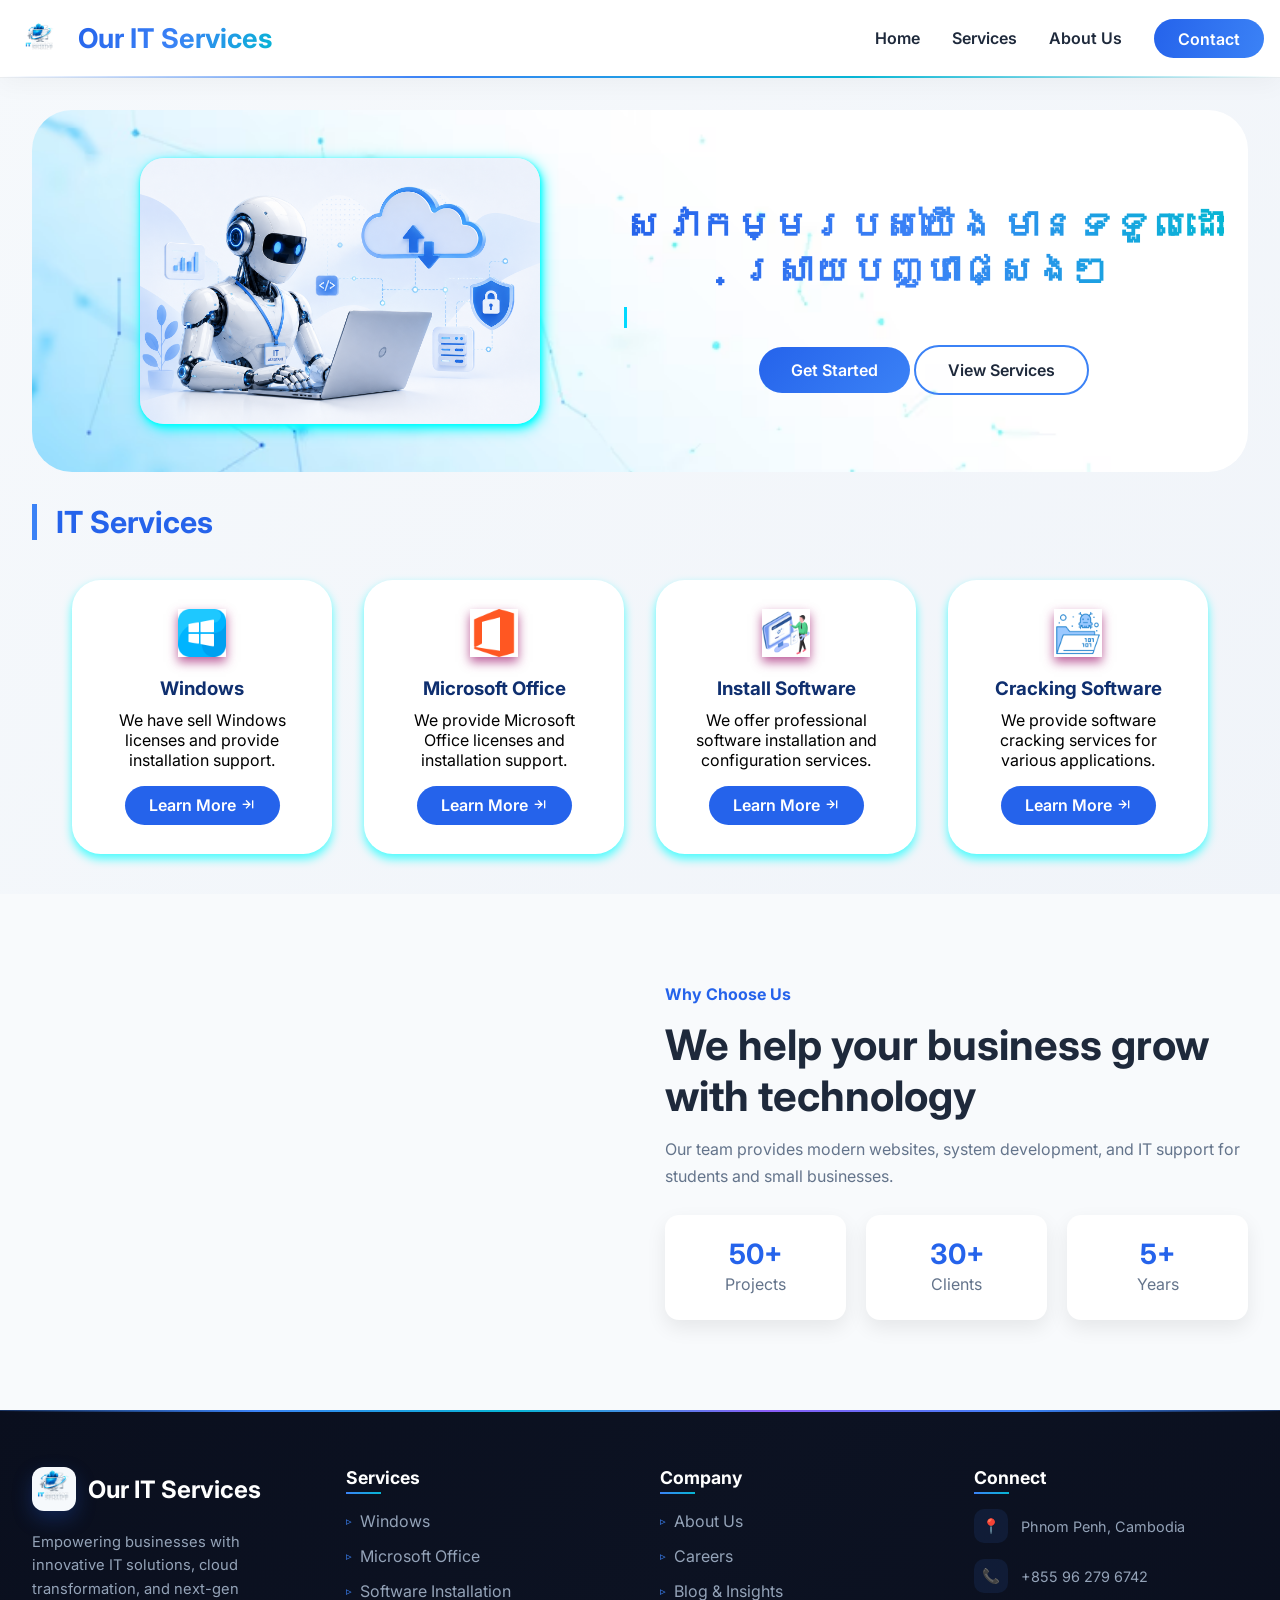
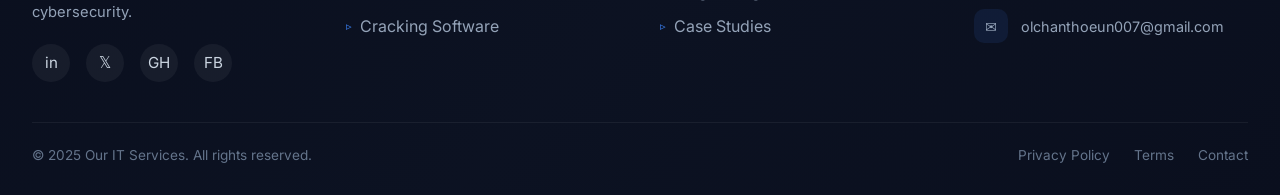
==== commit d3cd25f2: "update feature in home page" ====
--- a/index.html
+++ b/index.html
@@ -118,6 +118,45 @@
             </div>
         </main>
         <!-- End of Main Content -->
+        
+        <!-- Start of feature -->
+        <section class="feature" data-aos="fade-up">
+            <div class="container feature-row">
+
+                <div class="feature-image">
+                    <img
+                        src="https://images.unsplash.com/photo-1551434678-e076c223a692?w=600"
+                        alt>
+                </div>
+
+                <div class="feature-content">
+                    <span>Why Choose Us</span>
+                    <h2>We help your business grow with technology</h2>
+                    <p>
+                        Our team provides modern websites, system development,
+                        and IT support for students and small businesses.
+                    </p>
+
+                    <div class="stats">
+                        <div class="stat-box">
+                            <h3>50+</h3>
+                            <p>Projects</p>
+                        </div>
+
+                        <div class="stat-box">
+                            <h3>30+</h3>
+                            <p>Clients</p>
+                        </div>
+
+                        <div class="stat-box">
+                            <h3>5+</h3>
+                            <p>Years</p>
+                        </div>
+                    </div>
+                </div>
+
+            </div>
+        </section>
 
         <!-- Start of Footer -->
         <footer class="it-footer">
--- a/assets/css/style.css
+++ b/assets/css/style.css
@@ -596,3 +596,76 @@
   color: #cbd5e1;
 }
 /* End of Footer */
+
+/* Start of Feature */
+.feature {
+  padding: 90px 0;
+  background: #f8fafc;
+}
+
+.feature-row {
+  display: flex;
+  align-items: center;
+  gap: 50px;
+}
+
+.feature-image,
+.feature-content {
+  flex: 1;
+}
+
+.feature-image img {
+  width: 100%;
+  border-radius: 20px;
+}
+
+.feature-content span {
+  color: #2563eb;
+  font-weight: 700;
+}
+
+.feature-content h2 {
+  font-size: 42px;
+  margin: 15px 0;
+  color: #1e293b;
+}
+
+.feature-content p {
+  color: #64748b;
+  line-height: 1.7;
+  margin-bottom: 25px;
+}
+
+.stats {
+  display: flex;
+  gap: 20px;
+}
+
+.stat-box {
+  flex: 1;
+  background: white;
+  padding: 22px;
+  border-radius: 14px;
+  box-shadow: 0 8px 20px rgba(0,0,0,0.08);
+  text-align: center;
+}
+
+.stat-box h3 {
+  color: #2563eb;
+  font-size: 28px;
+}
+
+.stat-box p {
+  margin: 0;
+}
+
+@media (max-width: 768px) {
+  .feature-row,
+  .stats {
+    flex-direction: column;
+  }
+
+  .feature-content h2 {
+    font-size: 32px;
+  }
+}
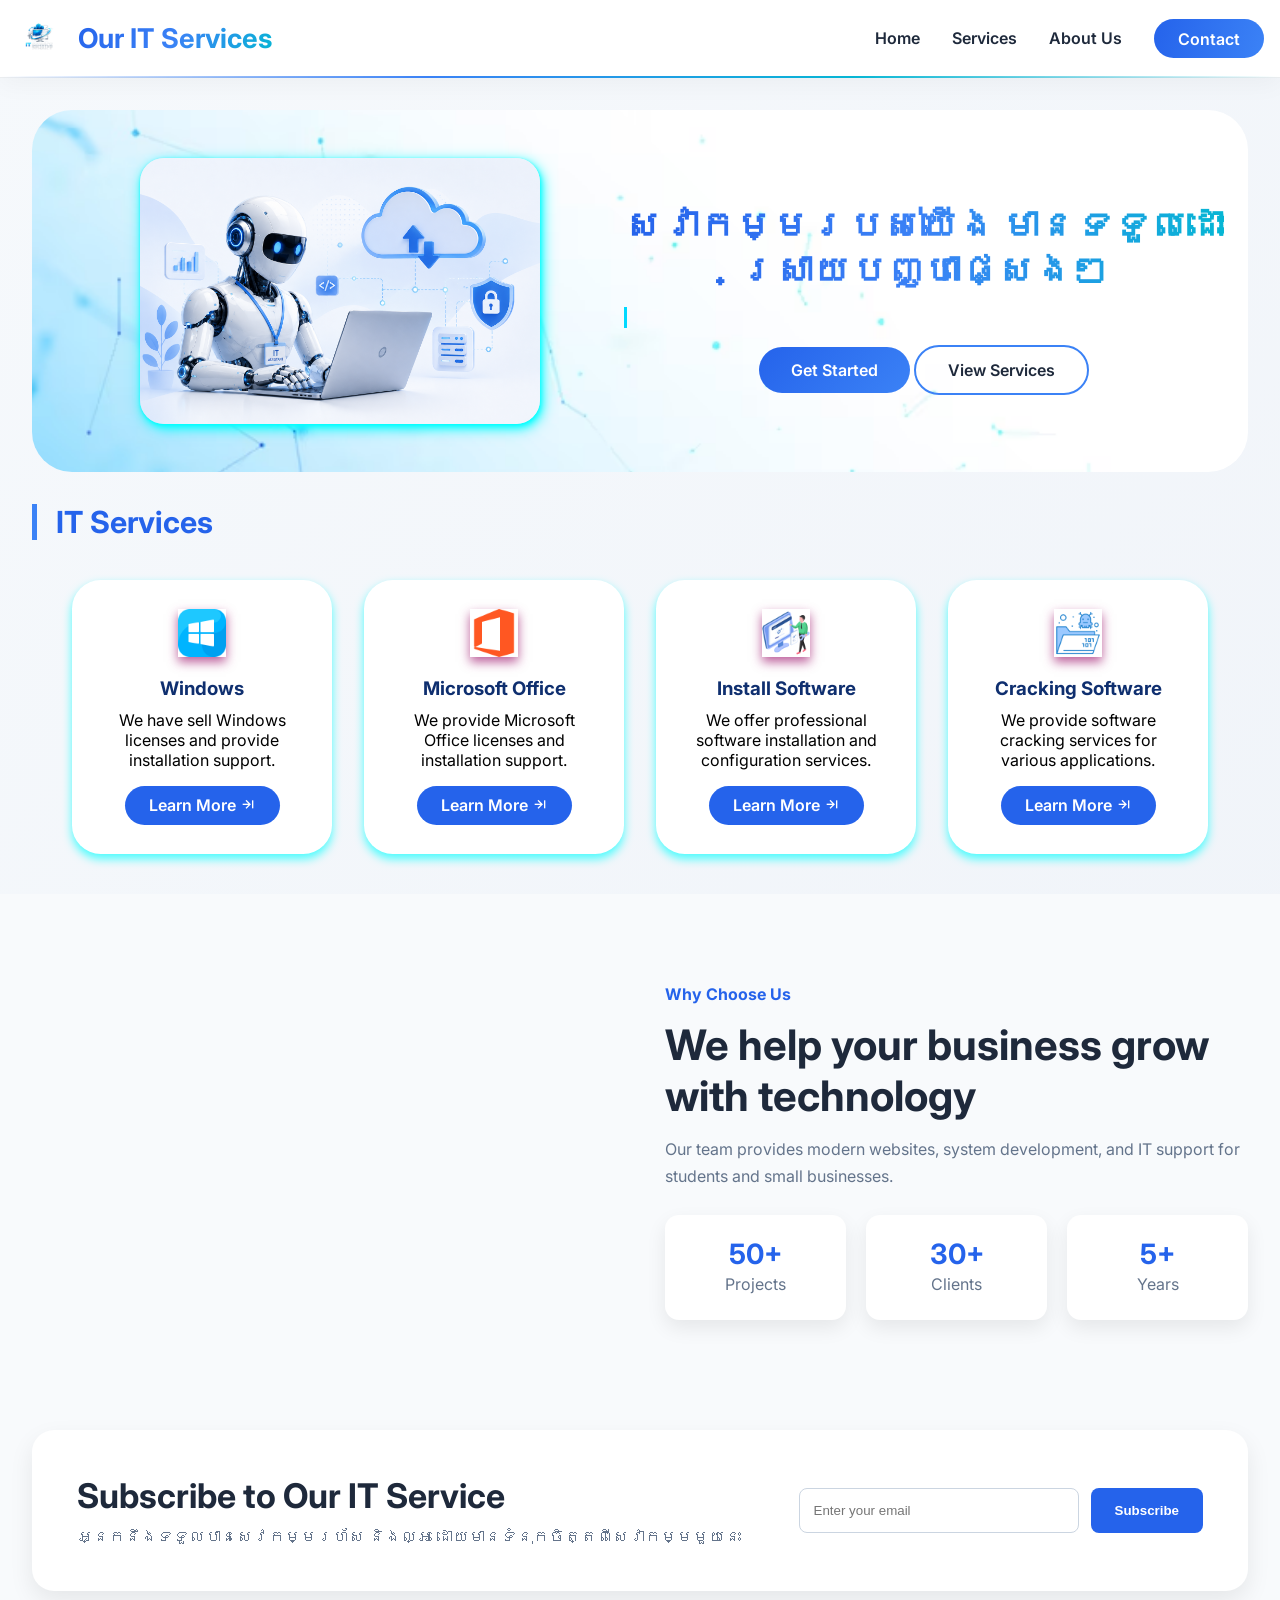
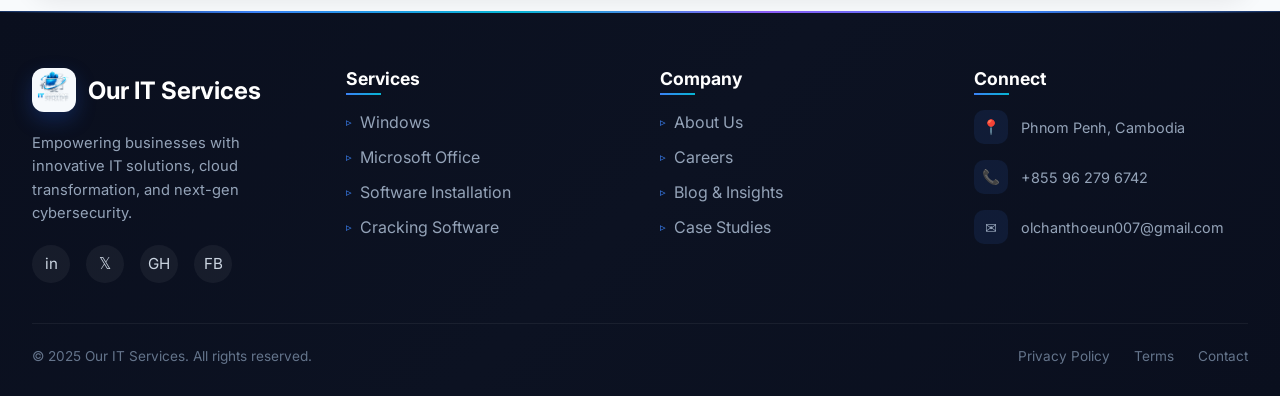
==== commit a9661bd4: "update and fix" ====
--- a/index.html
+++ b/index.html
@@ -157,6 +157,27 @@
 
             </div>
         </section>
+        <!-- End of Feature -->
+
+        <!-- Start of Newlatter -->
+        <section class="newsletter" data-aos="fade-up">
+            <div class="container"​>
+                <div class="subscribe-box">
+
+                    <div class="subscribe-text">
+                        <h2>Subscribe to Our IT Service</h2>
+                        <p>អ្នកនឹងទទួលបានសេវកម្មរហ័ស និងល្អ ដោយមានទំនុកចិត្តពីសេវាកម្មមួយនេះ</p>
+                    </div>
+
+                    <form class="subscribe-form">
+                        <input type="email" placeholder="Enter your email">
+                        <button type="submit">Subscribe</button>
+                    </form>
+
+                </div>
+            </div>
+        </section>
+        <!-- End of Newsletter -->
 
         <!-- Start of Footer -->
         <footer class="it-footer">
--- a/assets/css/style.css
+++ b/assets/css/style.css
@@ -669,3 +669,67 @@
     font-size: 32px;
   }
 }
+/* End of Feature */
+
+/* Start of Newsletter */
+.newsletter {
+  padding: 20px 0;
+  background: #f8fafc;
+}
+
+.subscribe-box {
+  background: white;
+  padding: 45px;
+  border-radius: 22px;
+  box-shadow: 0 10px 25px rgba(0,0,0,0.08);
+
+  display: flex;
+  justify-content: space-between;
+  align-items: center;
+  gap: 30px;
+}
+
+.subscribe-text h2 {
+  font-size: 34px;
+  color: #1e293b;
+  margin-bottom: 10px;
+}
+
+.subscribe-text p {
+  color: #64748b;
+}
+
+.subscribe-form {
+  display: flex;
+  gap: 12px;
+}
+
+.subscribe-form input {
+  width: 280px;
+  padding: 14px;
+  border: 1px solid #cbd5e1;
+  border-radius: 8px;
+}
+
+.subscribe-form button {
+  padding: 14px 24px;
+  border: none;
+  background: #2563eb;
+  color: white;
+  border-radius: 8px;
+  font-weight: 700;
+}
+
+@media (max-width: 768px) {
+  .subscribe-box,
+  .subscribe-form {
+    flex-direction: column;
+    text-align: center;
+  }
+
+  .subscribe-form input,
+  .subscribe-form button {
+    width: 100%;
+  }
+}
+/* End of Newsletter */
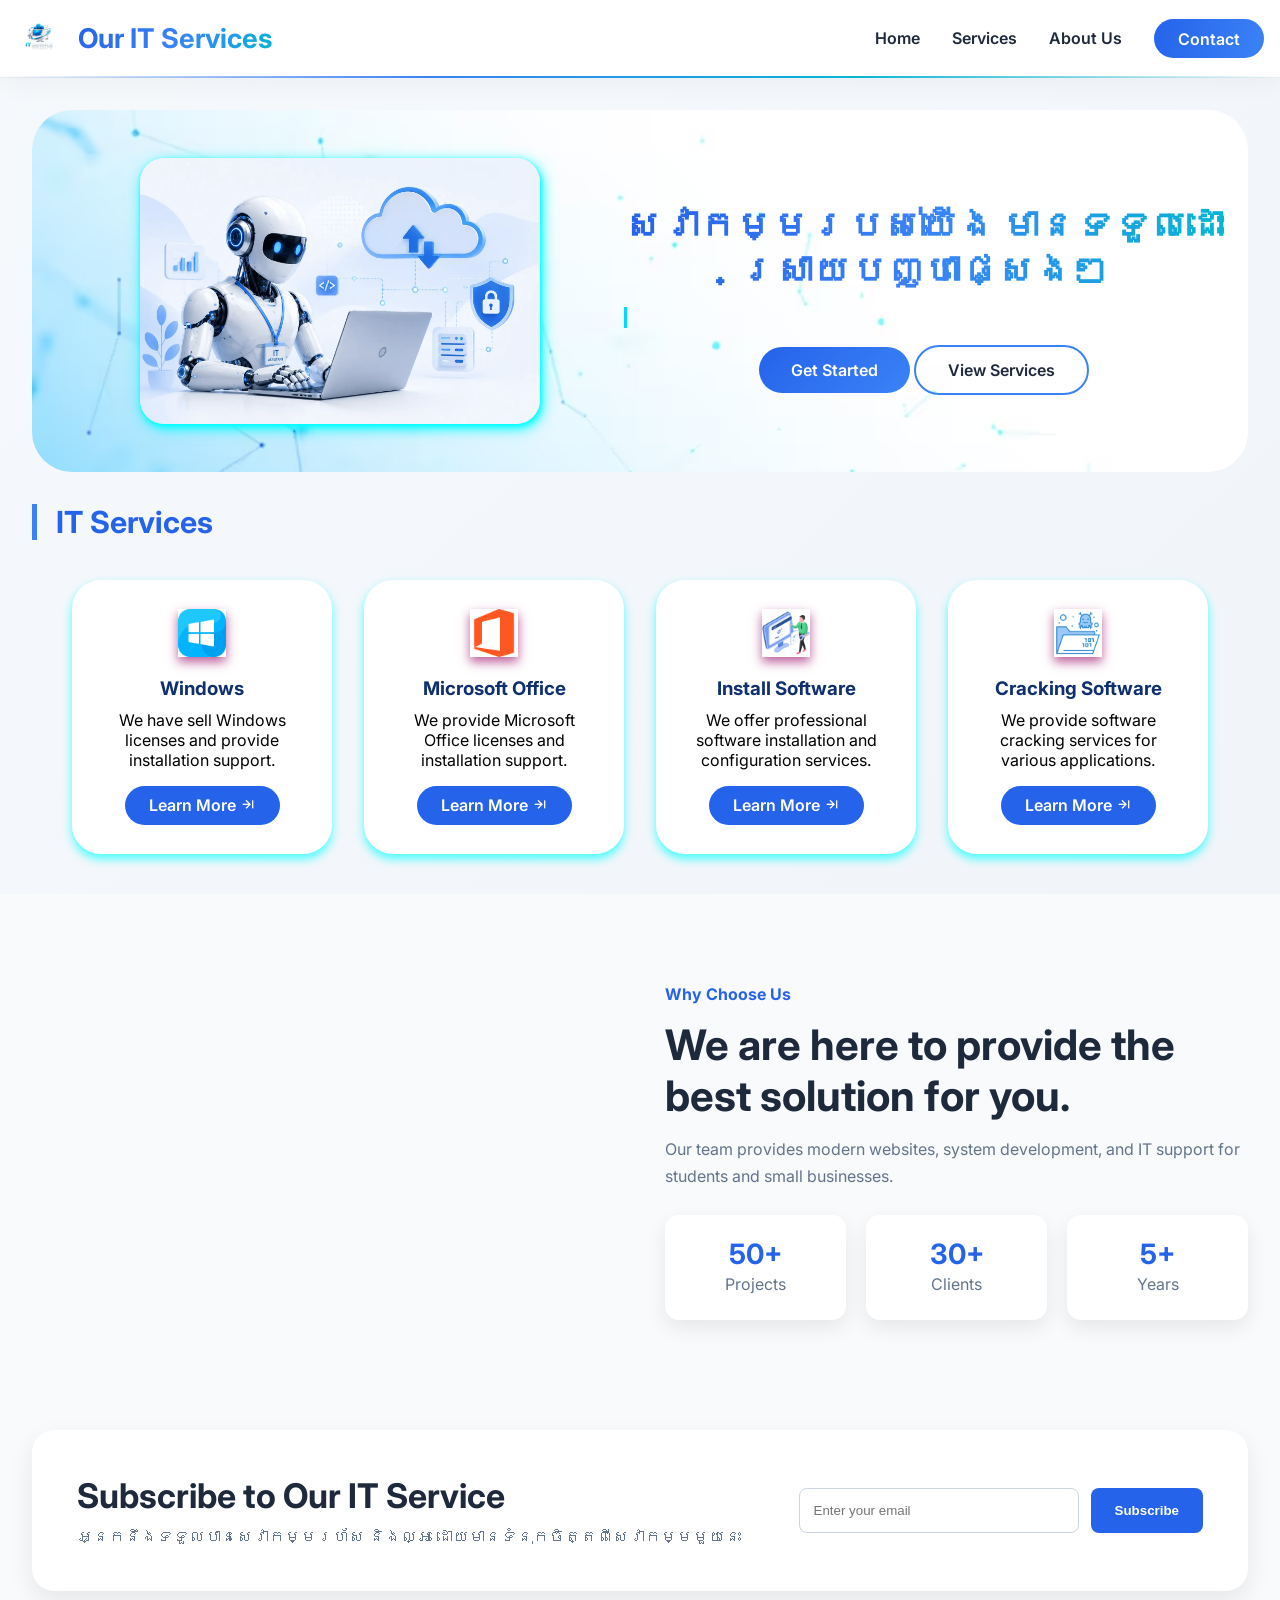
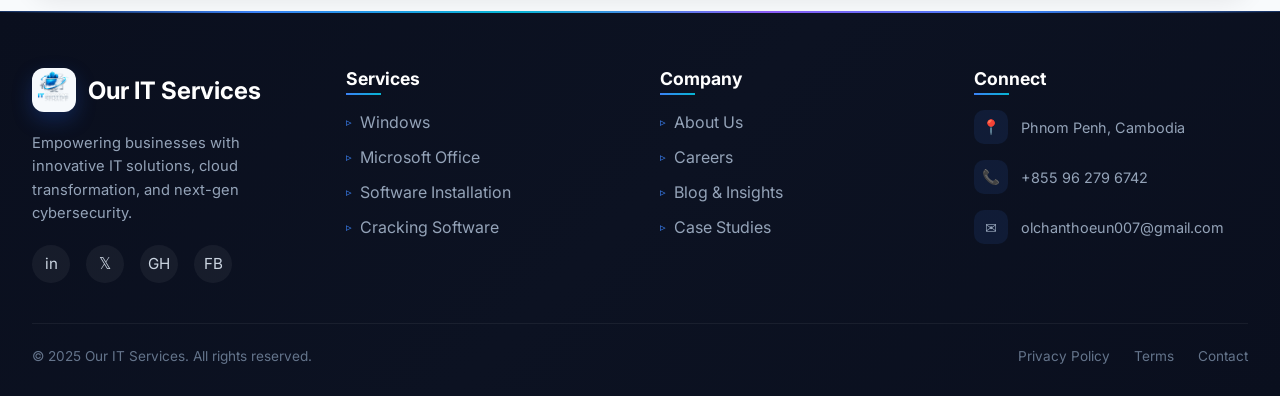
==== commit 14c33d94: "update code" ====
--- a/index.html
+++ b/index.html
@@ -56,7 +56,7 @@
 
             <div class="hero-section" data-aos="fade-right">
                 <div class="hero-img">
-                    <img src="assets/images/hero/section_home.png"
+                    <img src="assets/images/hero/section_home.webp"
                         alt="IT Services">
                 </div>
 
@@ -125,13 +125,12 @@
 
                 <div class="feature-image">
                     <img
-                        src="https://images.unsplash.com/photo-1551434678-e076c223a692?w=600"
-                        alt>
+                        src="https://images.unsplash.com/photo-1551434678-e076c223a692?w=600" loading="lazy" alt>
                 </div>
 
                 <div class="feature-content">
                     <span>Why Choose Us</span>
-                    <h2>We help your business grow with technology</h2>
+                    <h2>We are here to provide the best solution for you.</h2>
                     <p>
                         Our team provides modern websites, system development,
                         and IT support for students and small businesses.
@@ -166,7 +165,7 @@
 
                     <div class="subscribe-text">
                         <h2>Subscribe to Our IT Service</h2>
-                        <p>អ្នកនឹងទទួលបានសេវកម្មរហ័ស និងល្អ ដោយមានទំនុកចិត្តពីសេវាកម្មមួយនេះ</p>
+                        <p>អ្នកនឹងទទួលបានសេវាកម្មរហ័ស និងល្អ ដោយមានទំនុកចិត្តពីសេវាកម្មមួយនេះ</p>
                     </div>
 
                     <form class="subscribe-form">
